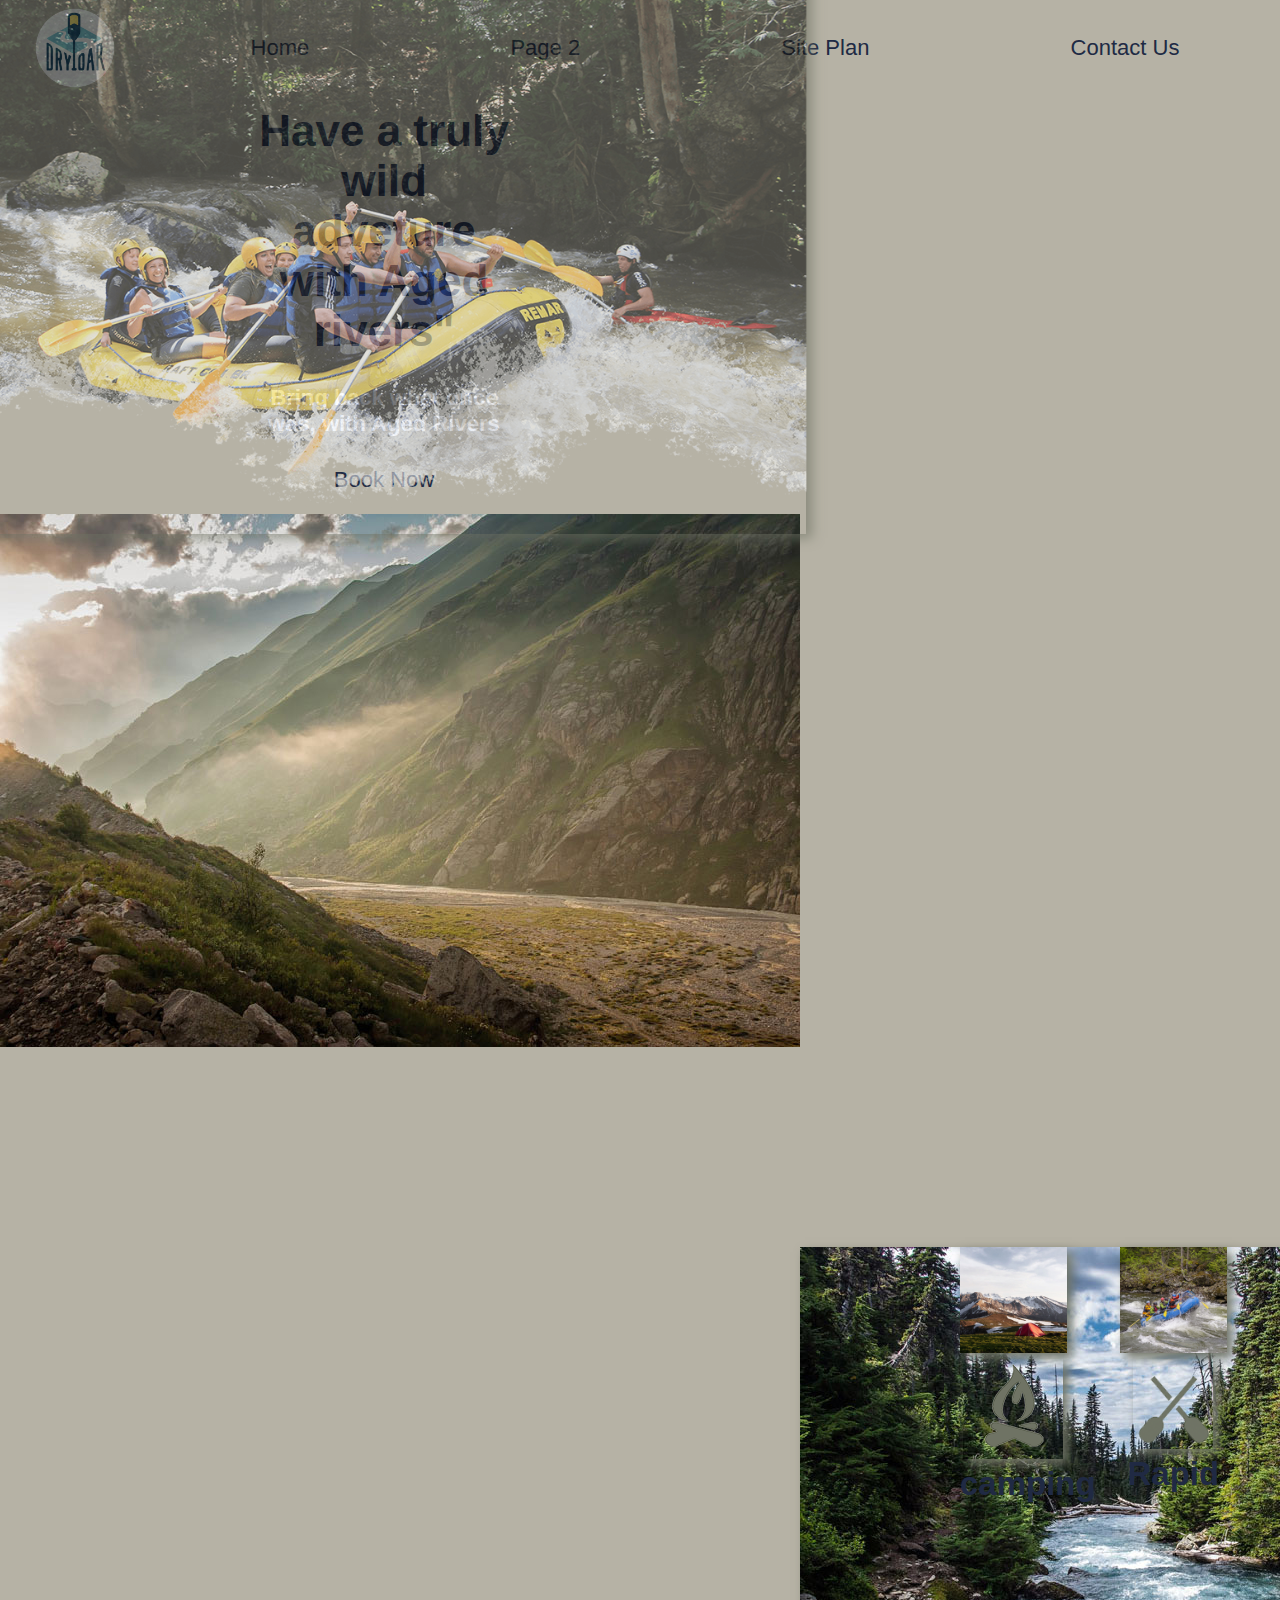
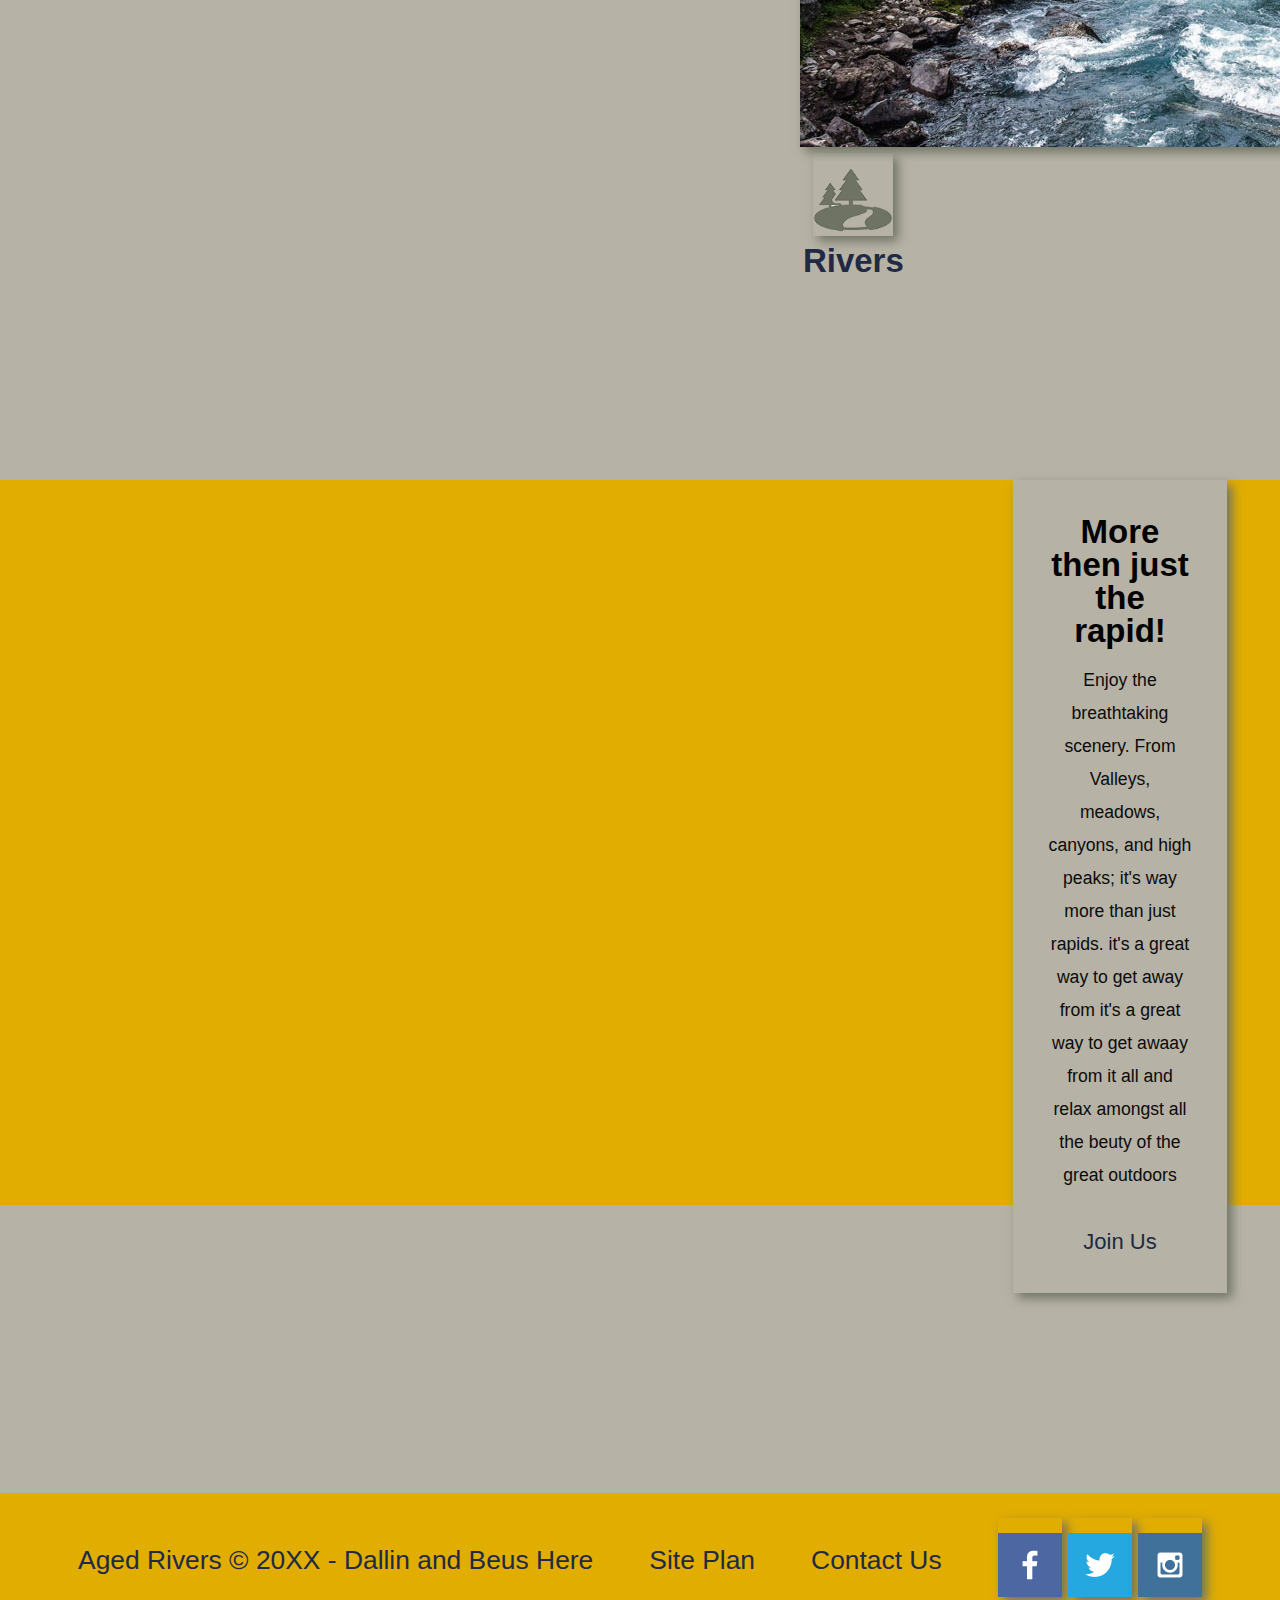
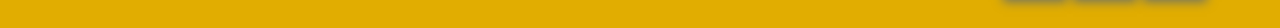
==== wrr/index.html @ 4500bb38 "push" ====
<!DOCTYPE html>
<html lang="en">
<head>
    <meta charset="UTF-8">
    <meta http-equiv="X-UA-Compatible" content="IE=edge">
    <meta name="viewport" content="width=device-width, initial-scale=1.0">
    <link rel="stylesheet" href="styles/styles.css">
    <title>Whitewater Rafting Vacations | Aged Rivers Boating Adventure | Home</title>
</head>
<body>
    <header>
    <a id="logo_link" href="index.html">
        <img class="logo" src="images/logo.png" alt="Aged Rivers">
     </a>
     <nav>
         <a href="index.html">Home</a>
         <a href="#">Page 2</a>
         <a href="site-plan-rafting.html">Site Plan</a>
         <a href="contactus.html">Contact Us</a>
     </nav>
 </header>
 </html>
 <div id="hero">
     <div id="hero-box">
         <img id="hero-img" src="images/hero.png" alt="People enjoying white water rafting">
     </div>
    <section id="hero-msg">
        <h1 class="home-title">Have a truly wild adveture with Aged rivers"</h1>
        <h4>Bring back what once was, with Aged Rivers</h4>
        <div class="button-box">
            <a class="book" href="rates.html">Book Now</a>
        <dive/>
    </section>
</div>
</body>
<main class="home-grid">
    <section class="rivers-card">
        <img clas="card-img" src="/wrr/images/rivers.jpg" alt="river in forest">
        <img class="icon" src="/wrr/images/river_icon.png" alt="river icon">
        <h2>Rivers</h2>
    </section>
    <section class="camping-card">
        <img class="card-img" src="/wrr/images/camping.jpg" alt="tent in moutains">
        <img calss="icon" src="/wrr/images/fire_icon.png" alt="fire_icon">
        <h2>camping</h2>
    </section>
    <section class="rapids-card">
        <img class="card-img" src="/wrr/images/rapids.jpg" alt="rafting boat">
        <img class="icon" src="/wrr/images/oars.png" alt="oars icon">
        <h2>Rapid</h2>
    </section>
    <div id="background"></div> 
    <img class="mountains" src="/wrr/images/mountains.jpg" alt="Misty mountains">
    <section class="msg">
        <h2>More then just the rapid!</h2>
        <p>Enjoy the breathtaking scenery. 
            From Valleys, meadows, canyons, and high peaks; it's way more than just rapids. 
            it's a great way to get away from it's a great way to get awaay from it all and 
            relax amongst all the beuty of the great outdoors</p>
        <a class="join" href="rivers.html">Join Us</a>
    </section>
</main>
</main>
<footer>
    <p>Aged Rivers &copy; 20XX - Dallin and Beus Here</p>
    <p><a href="site-plan-rafting.html">Site Plan</a></p>
    <p><a href="contactus.html">Contact Us</a></p>
    <div class="social">
        <a href="https://facebook.com">
            <img src="images/facebook.png" alt="fb icon">
        </a>
        <a href="https://twitter.com">
            <img src="images/twitter.png" alt="twitter icon">
        </a>
        <a href="https://instagram.com">
            <img src="images/instagram.png" alt="instagram icon">
        </a>
    </div>
</footer>
---- wrr/styles/styles.css ----
#container {
        max-width: 1600px;
        margin: 0 auto;
    }
    nav a {
        text-align: center;
        color: #202A44;
        text-decoration: none;
        padding: 35px;
    }

    nav a:hover {
        background-color:#b6b2a5; 
        color: #202A44;
    }
    nav{
        display: flex;
        justify-content: space-around;
    }

    #hero-msg {
        text-align: center;
        grid-column: 2/3;
        grid-row: 1/2;
        margin-top: 100px;
        z-index: -1;
    }


    #hero-msg h4 {
        text-align: center;
        color: white;
    }

    #hero-img{
        width:100%;
        transition: width 2s, height 4s;
        transition: transform .5s;
        box-shadow: 5px 5px 10px #6f7364;
        
       }
    #hero-img:hover {
        opacity: .6;
        transform: scale(1.1);
    }
    

    #hero-box {
        grid-column: 1/4;
        grid-row: 1/3;
    }
    
    #hero {
        display: grid;
        grid-template-columns: repeat(5, 1fr);
        margin-top: -100px;
    }

    #logo_link {  
         padding-top: 5px;
         width: 80px;    
         justify-self: center;
         align-self: center;
    }
    .logo {
        width:80px;
       
    }
    .button-box {
        text-align: center;
    }

    main section {
        text-align: center;
        
    }

    #background {
        height: 725px;
        background-color: #e1ad01;
        
    }

    body {
        background-color:#b6b2a5;
        font-family: "Verdana", "Tahoma", "Arial";
        font-size: 22px;
        color: #202A44; 
        margin: 0;
        padding: 0;
    }

    header {
        display: grid;
        grid-template-columns: 150px auto;
        background-color:#b6b2a5;
        color: #202A44;

    }

   
    .book, .join  {
        background-color:#b6b2a5;
        color: #202A44;
        text-decoration: none;
        padding: 15px 30px;
        margin-top: 50px;
        border-radius: 5px;
    }

    .book:hover, .join:hover {
        background-color:#b6b2a5;
        color: #202A44;
        text-decoration: underline;
        font-size: 18px
    }

    .home-grid {
        display: grid;
        grid-template-columns: repeat(10, 1fr);
    }

    .rivers-card, .camping-card, .rapids-card {

        margin: 200px 0;
       
 
    }

    .rivers-card {
        grid-column: 2/4;
        grid-row: 2/3;
        
    }

    .camping-card {
        grid-column: 5/7;
        grid-row: 2/3;
    }

    .rapids-card {
        grid-column: 8/10;
        grid-row: 2/3;
    }

    #background { 
        grid-column: 1/11;
        grid-row: 4/9;
    }

    .moutains {
        grid-column: 2/7;
        grid-row: 5/8;
        box-shadow: 5px 5px 10px #6f7364;
    }

    .card-img, .moutains {
        width: 100%;
       
    }

    .card-img {
        border: 3px solid #e1ad01 solid;
        width:100%;
        transition: transform .5s;
        box-shadow: 5px 5px 10px #6f7364;


    }
    .card-img:hover {
        opacity: .6;
        transform: scale(1.1);
    }





    main section img {
        box-sizing: border-box;
        transition: transform .5s;
        box-shadow: 5px 5px 10px #6f7364;
    }

    main section img:hover {
        opacity: .6;
    transform: scale(1.1);
    }

    #background {
        background-color: #e1ad01;
        color: #202A44;
    }


    footer{
        background-color: #e1ad01;
        color: #202A44;
        padding: 25px 50px;
        margin-top: 200px;
        display: flex;
        justify-content: space-around;
        align-items: center;
    }

    footer a {
        color: #202A44;
        text-decoration: none;
    }

    footer p {
        font-size: 1.2em;
    }    

    footer p a:hover {
        text-decoration: underline;
    }   
    
    footer a:hover {
        background-color:#b6b2a5;
        color: #202A44;
    }

    footer .social img {
        padding-top: 15px;
        transition: transform .5s;
        box-shadow: 5px 5px 10px #6f7364;
    }

    footer .social img:hover {
        transition: transform .5s;
        box-shadow: 5px 5px 10px #6f7364;
    }

    footer .social img:hover {
        opacity: .6;
        transform: scale(1.1);
    }


    .icon {
        width: 80px;
        padding-top: 10px;
    }



    .msg {
        background-color:#b6b2a5;
        color: #202A44;
        line-height: 1.5em;
        padding: 35px;
        grid-column: 6/10;
        grid-row: 6/7;
        box-shadow: 5px 5px 10px #6f7364;
    }


    .msg p {
        font-size: .8em;
        color: #0b0b0b;
        padding-bottom: 15px;
    }

    .msg h2 {
        color: #020202;
        
    }

    h4 {
        background-color:#b6b2a5;
        color: #202A44;

    }

    h2 {
        margin: 0;
    }

    

    .home-title {
        font-family: "Verdana", "Tahoma", "Arial"; 
        font-size: 2em;
        color: #202A44;
        margin-top: 10px;
    }




 @media screen and (max-width: 900px) {
        #hero, .home-grid {
            display: block;
            height: auto;
        }
        nav, footer {
            flex-direction: column;
        }
        nav a {
            display: block;
            padding: 15px;
        }
        #hero {
            margin-top: 0;
        }
        #hero-msg {
            margin-top: 0;
        }
        #hero-msg h4 {
            display: none;
        }
        .home-title {
            font-size: 25px;
            color: #6f7364;
        }
        .rivers-card, .camping-card, .rapids-card { 
            margin: 50px auto;
            width: 60%;
        }
        #background {
            display: none;
        }
        .mountains, .msg {
            width: 80%;
            display: block;
            margin: 0 auto;
        }
        footer {
            margin-top: 25px;
        }
}
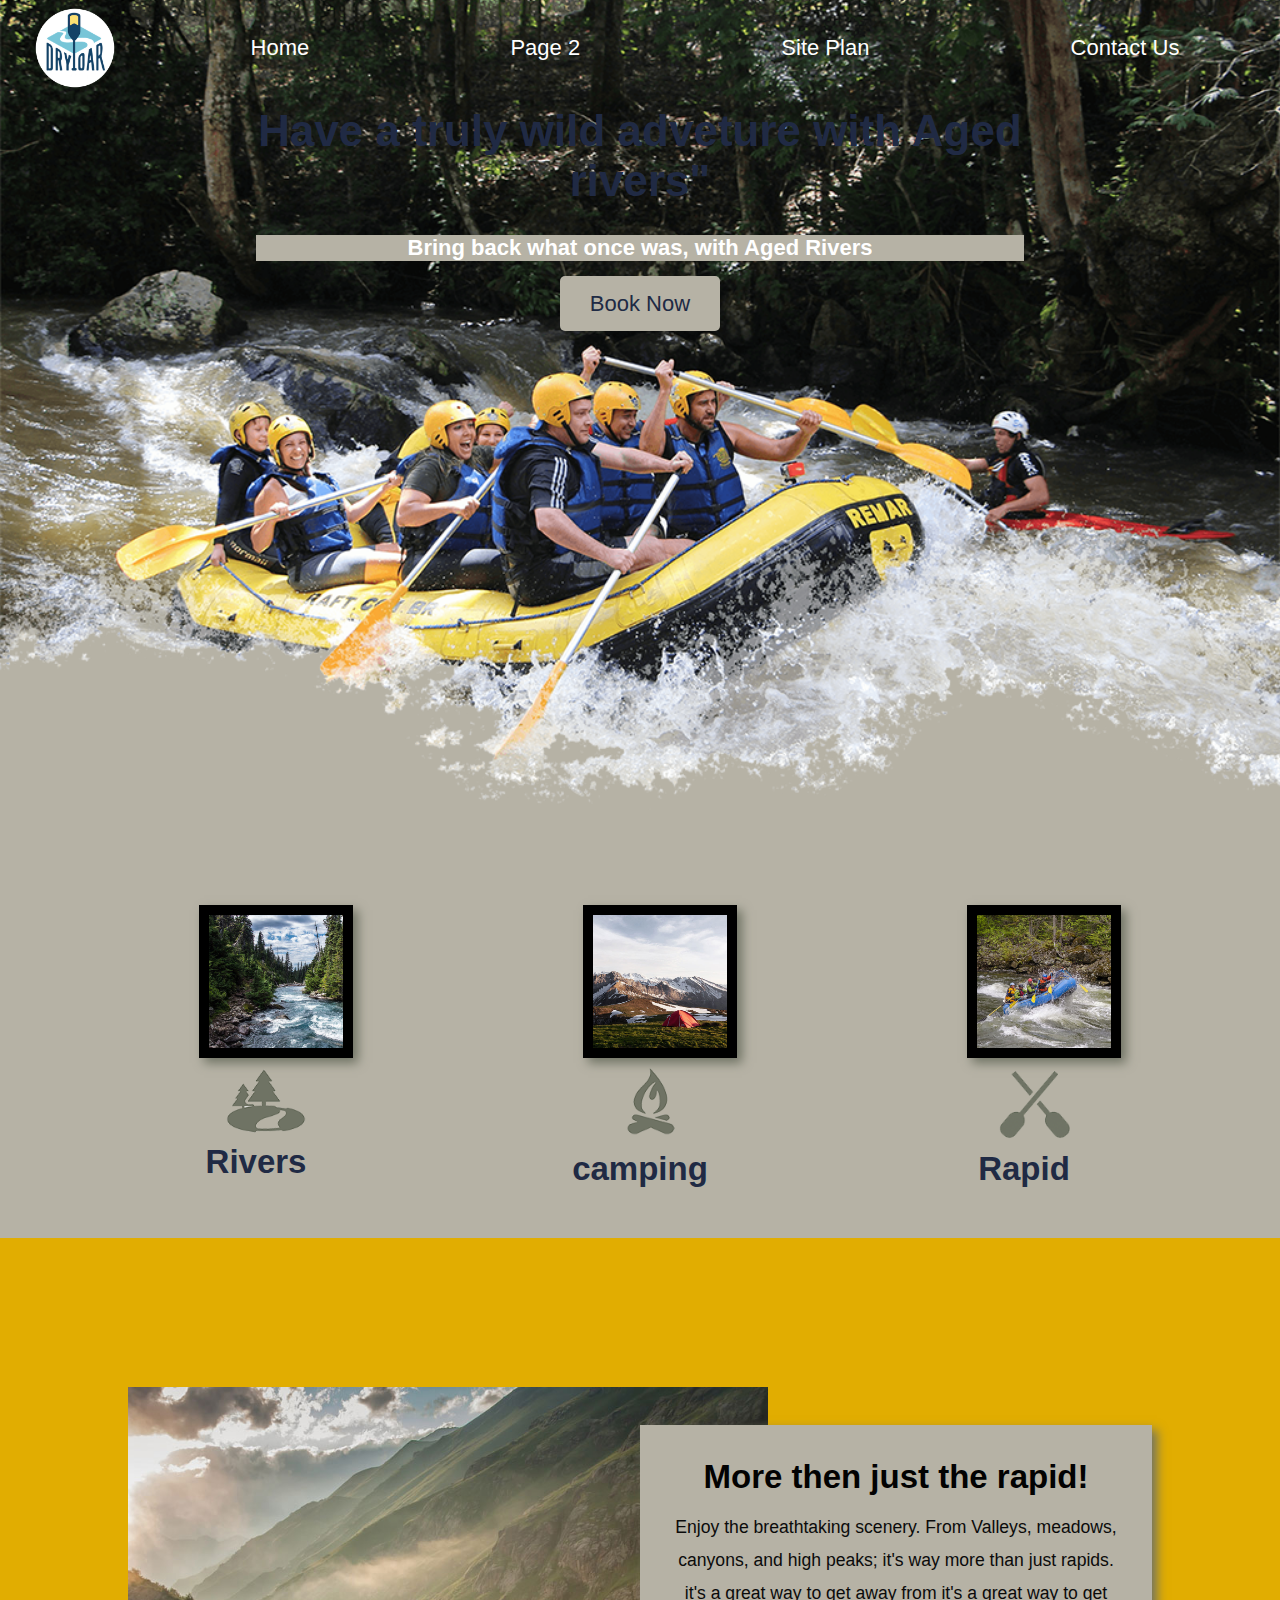
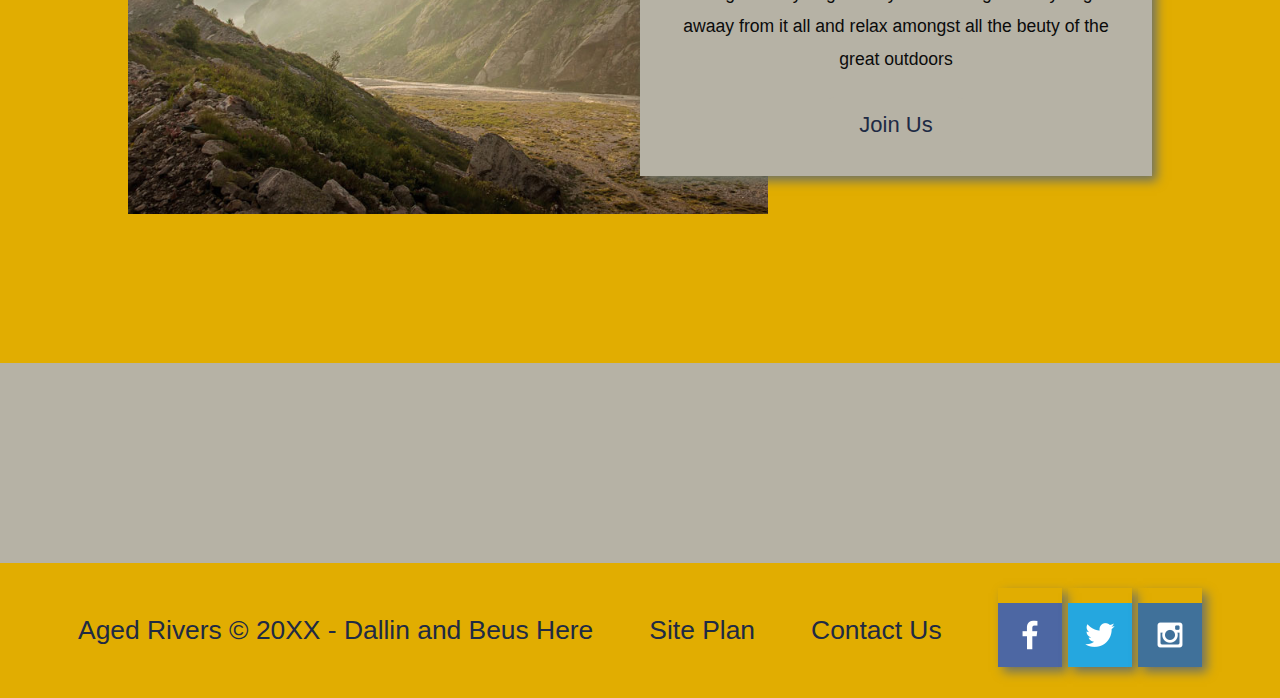
==== commit 9f83b2b1: "week7" ====
--- a/wrr/index.html
+++ b/wrr/index.html
@@ -1,80 +1,87 @@
 <!DOCTYPE html>
 <html lang="en">
-<head>
-    <meta charset="UTF-8">
-    <meta http-equiv="X-UA-Compatible" content="IE=edge">
-    <meta name="viewport" content="width=device-width, initial-scale=1.0">
-    <link rel="stylesheet" href="styles/styles.css">
-    <title>Whitewater Rafting Vacations | Aged Rivers Boating Adventure | Home</title>
-</head>
-<body>
-    <header>
-    <a id="logo_link" href="index.html">
-        <img class="logo" src="images/logo.png" alt="Aged Rivers">
-     </a>
-     <nav>
-         <a href="index.html">Home</a>
-         <a href="#">Page 2</a>
-         <a href="site-plan-rafting.html">Site Plan</a>
-         <a href="contactus.html">Contact Us</a>
-     </nav>
- </header>
- </html>
- <div id="hero">
-     <div id="hero-box">
-         <img id="hero-img" src="images/hero.png" alt="People enjoying white water rafting">
-     </div>
-    <section id="hero-msg">
-        <h1 class="home-title">Have a truly wild adveture with Aged rivers"</h1>
-        <h4>Bring back what once was, with Aged Rivers</h4>
-        <div class="button-box">
-            <a class="book" href="rates.html">Book Now</a>
-        <dive/>
-    </section>
-</div>
-</body>
-<main class="home-grid">
-    <section class="rivers-card">
-        <img clas="card-img" src="/wrr/images/rivers.jpg" alt="river in forest">
-        <img class="icon" src="/wrr/images/river_icon.png" alt="river icon">
-        <h2>Rivers</h2>
-    </section>
-    <section class="camping-card">
-        <img class="card-img" src="/wrr/images/camping.jpg" alt="tent in moutains">
-        <img calss="icon" src="/wrr/images/fire_icon.png" alt="fire_icon">
-        <h2>camping</h2>
-    </section>
-    <section class="rapids-card">
-        <img class="card-img" src="/wrr/images/rapids.jpg" alt="rafting boat">
-        <img class="icon" src="/wrr/images/oars.png" alt="oars icon">
-        <h2>Rapid</h2>
-    </section>
-    <div id="background"></div> 
-    <img class="mountains" src="/wrr/images/mountains.jpg" alt="Misty mountains">
-    <section class="msg">
-        <h2>More then just the rapid!</h2>
-        <p>Enjoy the breathtaking scenery. 
-            From Valleys, meadows, canyons, and high peaks; it's way more than just rapids. 
-            it's a great way to get away from it's a great way to get awaay from it all and 
-            relax amongst all the beuty of the great outdoors</p>
-        <a class="join" href="rivers.html">Join Us</a>
-    </section>
-</main>
-</main>
-<footer>
-    <p>Aged Rivers &copy; 20XX - Dallin and Beus Here</p>
-    <p><a href="site-plan-rafting.html">Site Plan</a></p>
-    <p><a href="contactus.html">Contact Us</a></p>
-    <div class="social">
-        <a href="https://facebook.com">
-            <img src="images/facebook.png" alt="fb icon">
-        </a>
-        <a href="https://twitter.com">
-            <img src="images/twitter.png" alt="twitter icon">
-        </a>
-        <a href="https://instagram.com">
-            <img src="images/instagram.png" alt="instagram icon">
-        </a>
-    </div>
-</footer>
+    <head>
+        <meta charset="UTF-8">
+        <meta http-equiv="X-UA-Compatible" content="IE=edge">
+        <meta name="viewport" content="width=device-width, initial-scale=1.0">
+        <link rel="stylesheet" href="styles/styles.css">
+        <title>Whitewater Rafting Vacations | Aged Rivers Boating Adventure | Home</title>
+    </head>
+    <body>
+        <div id="contain">
+            <header>
+                <a id="logo_link" href="index.html">
+                    <img class="logo" src="images/logo.png" alt="Aged Rivers">
+                </a>
+                <nav>
+                    <a href="index.html">Home</a>
+                    <a href="#">Page 2</a>
+                    <a href="site-plan-rafting.html">Site Plan</a>
+                    <a href="contactus.html">Contact Us</a>
+                </nav>
+            </header>
+            <div id="hero">
+                <div id="hero-box">
+                    <img id="hero-img" src="images/hero.png" alt="People enjoying white water rafting">
+                </div>
+                <section id="hero-msg">
+                    <h1 class="home-title">Have a truly wild adveture with Aged rivers"</h1>
+                    <h4>Bring back what once was, with Aged Rivers</h4>
+                    <div class="button-box">
+                        <a class="book" href="rates.html">Book Now</a>
+                    </div>
+                </section>
+            </div>
 
+            <main class="home-grid">
+                <section class="rivers-card">   
+                    <img class="card-img" src="/wrr/images/rivers.jpg" alt="river in forest">
+                    <img class="icon" src="/wrr/images/river_icon.png" alt="river icon">
+                    <h2>Rivers</h2>
+                </section>
+                <section class="camping-card">
+                    <img class="card-img" src="/wrr/images/camping.jpg" alt="tent in moutains">
+                    <img class="icon" src="/wrr/images/fire_icon.png" alt="fire_icon">
+                    <h2>camping</h2>
+                </section>
+                <section class="rapids-card">
+                    <img class="card-img" src="/wrr/images/rapids.jpg" alt="rafting boat">
+                    <img class="icon" src="/wrr/images/oars.png" alt="oars icon">
+                    <h2>Rapid</h2>
+                </section>
+                <div id="background"></div> 
+                <img class="mountains" src="/wrr/images/mountains.jpg" alt="Misty mountains">
+                <section class="msg">
+                    <h2>More then just the rapid!</h2>
+                    <p>Enjoy the breathtaking scenery. 
+                        From Valleys, meadows, canyons, and high peaks; it's way more than just rapids. 
+                        it's a great way to get away from it's a great way to get awaay from it all and 
+                        relax amongst all the beuty of the great outdoors</p>
+                    <a class="join" href="rivers.html">Join Us</a>
+                </section>
+            </main>
+            <footer>
+                <p>Aged Rivers &copy; 20XX - Dallin and Beus Here</p>
+                <p><a href="site-plan-rafting.html">Site Plan</a></p>
+                <p><a href="contactus.html">Contact Us</a></p>
+                <div class="social">
+                    <a href="https://facebook.com">
+                        <img src="images/facebook.png" alt="fb icon">
+                    </a>
+                    <a href="https://twitter.com">
+                        <img src="images/twitter.png" alt="twitter icon">
+                    </a>
+                    <a href="https://instagram.com">
+                        <img src="images/instagram.png" alt="instagram icon">
+                    </a>
+                </div>
+            </footer>
+        </div>
+
+    </body>
+
+</html>
+
+
+
+
--- a/wrr/styles/styles.css
+++ b/wrr/styles/styles.css
@@ -1,13 +1,14 @@
 
-    #container {
+    #contain {
         max-width: 1600px;
         margin: 0 auto;
     }
     nav a {
         text-align: center;
-        color: #202A44;
+        color: white;
         text-decoration: none;
         padding: 35px;
+        z-index: 1;
     }
 
     nav a:hover {
@@ -24,7 +25,6 @@
         grid-column: 2/3;
         grid-row: 1/2;
         margin-top: 100px;
-        z-index: -1;
     }
 
 
@@ -35,15 +35,8 @@
 
     #hero-img{
         width:100%;
-        transition: width 2s, height 4s;
-        transition: transform .5s;
-        box-shadow: 5px 5px 10px #6f7364;
-        
-       }
-    #hero-img:hover {
-        opacity: .6;
-        transform: scale(1.1);
-    }
+    }
+
     
 
     #hero-box {
@@ -53,7 +46,7 @@
     
     #hero {
         display: grid;
-        grid-template-columns: repeat(5, 1fr);
+        grid-template-columns: 1fr 3fr 1fr;
         margin-top: -100px;
     }
 
@@ -62,6 +55,7 @@
          width: 80px;    
          justify-self: center;
          align-self: center;
+         z-index: 1;
     }
     .logo {
         width:80px;
@@ -124,6 +118,8 @@
     .rivers-card, .camping-card, .rapids-card {
 
         margin: 200px 0;
+        margin: 50px auto;
+        width: 60%;
        
  
     }
@@ -149,10 +145,10 @@
         grid-row: 4/9;
     }
 
-    .moutains {
+    .mountains {
+        width: 100%;
         grid-column: 2/7;
         grid-row: 5/8;
-        box-shadow: 5px 5px 10px #6f7364;
     }
 
     .card-img, .moutains {
@@ -161,8 +157,7 @@
     }
 
     .card-img {
-        border: 3px solid #e1ad01 solid;
-        width:100%;
+        border: solid black 10px;
         transition: transform .5s;
         box-shadow: 5px 5px 10px #6f7364;
 
@@ -179,18 +174,13 @@
 
     main section img {
         box-sizing: border-box;
-        transition: transform .5s;
-        box-shadow: 5px 5px 10px #6f7364;
-    }
-
-    main section img:hover {
-        opacity: .6;
-    transform: scale(1.1);
-    }
+        margin-left: 20px;
+    }
+
 
     #background {
         background-color: #e1ad01;
-        color: #202A44;
+        height: 725px;
     }
 
 
@@ -241,7 +231,6 @@
 
     .icon {
         width: 80px;
-        padding-top: 10px;
     }
 
 
@@ -288,8 +277,6 @@
     }
 
 
-
-
  @media screen and (max-width: 900px) {
         #hero, .home-grid {
             display: block;
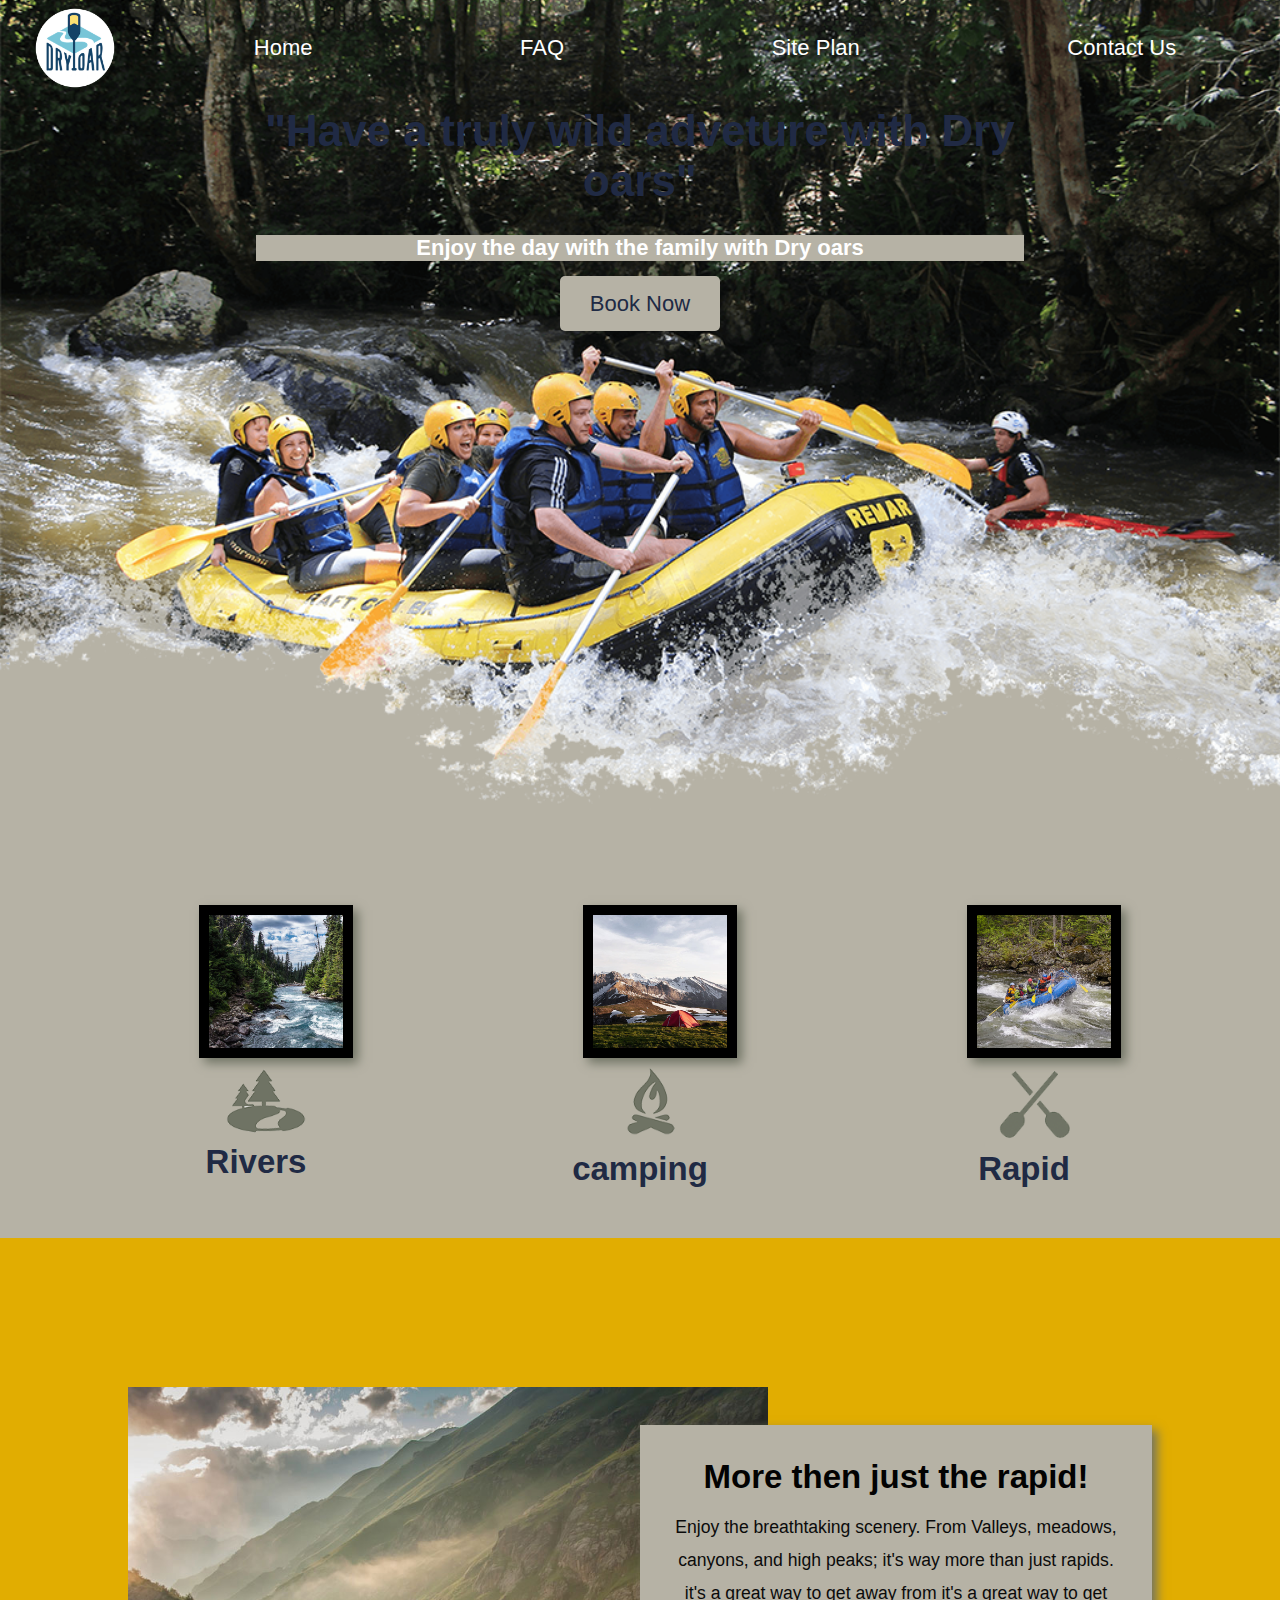
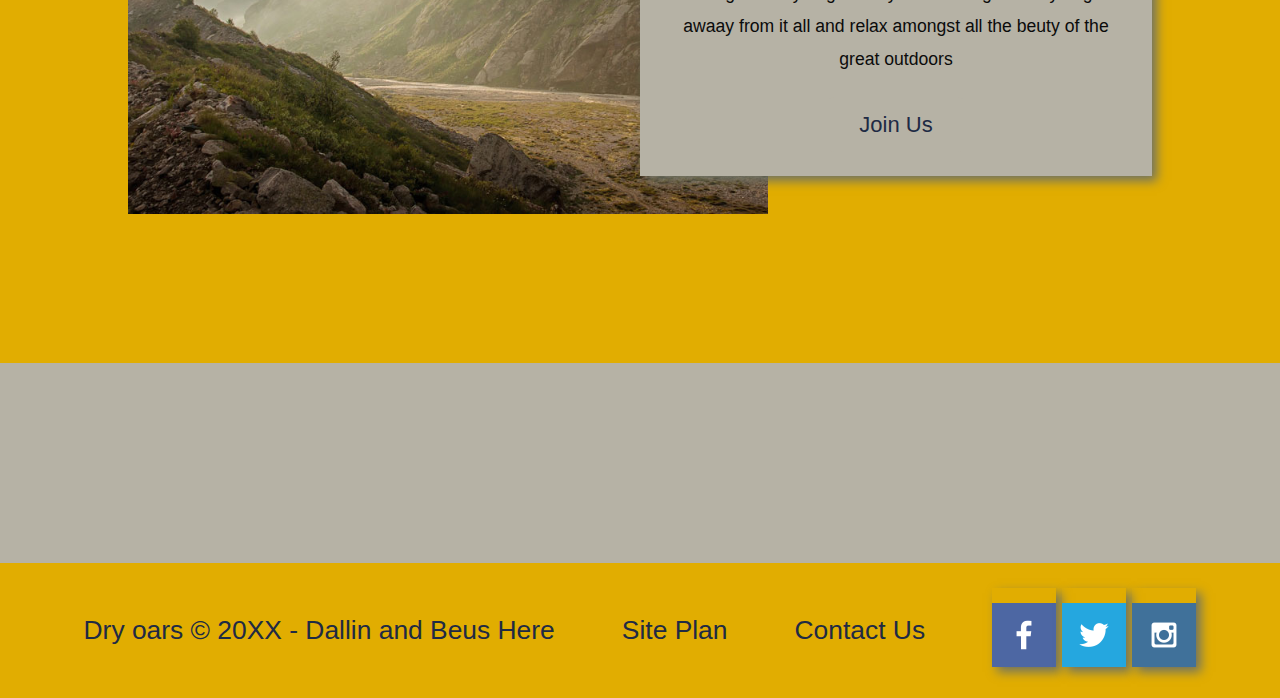
==== commit bc72addd: "push" ====
--- a/wrr/index.html
+++ b/wrr/index.html
@@ -5,7 +5,7 @@
         <meta http-equiv="X-UA-Compatible" content="IE=edge">
         <meta name="viewport" content="width=device-width, initial-scale=1.0">
         <link rel="stylesheet" href="styles/styles.css">
-        <title>Whitewater Rafting Vacations | Aged Rivers Boating Adventure | Home</title>
+        <title>Whitewater Rafting Vacations | Dry Oars Boating Adventure | Home</title>
     </head>
     <body>
         <div id="contain">
@@ -15,7 +15,7 @@
                 </a>
                 <nav>
                     <a href="index.html">Home</a>
-                    <a href="#">Page 2</a>
+                    <a href="#">FAQ</a>
                     <a href="site-plan-rafting.html">Site Plan</a>
                     <a href="contactus.html">Contact Us</a>
                 </nav>
@@ -25,8 +25,8 @@
                     <img id="hero-img" src="images/hero.png" alt="People enjoying white water rafting">
                 </div>
                 <section id="hero-msg">
-                    <h1 class="home-title">Have a truly wild adveture with Aged rivers"</h1>
-                    <h4>Bring back what once was, with Aged Rivers</h4>
+                    <h1 class="home-title">"Have a truly wild adveture with Dry oars"</h1>
+                    <h4>Enjoy the day with the family with Dry oars</h4>
                     <div class="button-box">
                         <a class="book" href="rates.html">Book Now</a>
                     </div>
@@ -61,7 +61,7 @@
                 </section>
             </main>
             <footer>
-                <p>Aged Rivers &copy; 20XX - Dallin and Beus Here</p>
+                <p>Dry oars &copy; 20XX - Dallin and Beus Here</p>
                 <p><a href="site-plan-rafting.html">Site Plan</a></p>
                 <p><a href="contactus.html">Contact Us</a></p>
                 <div class="social">
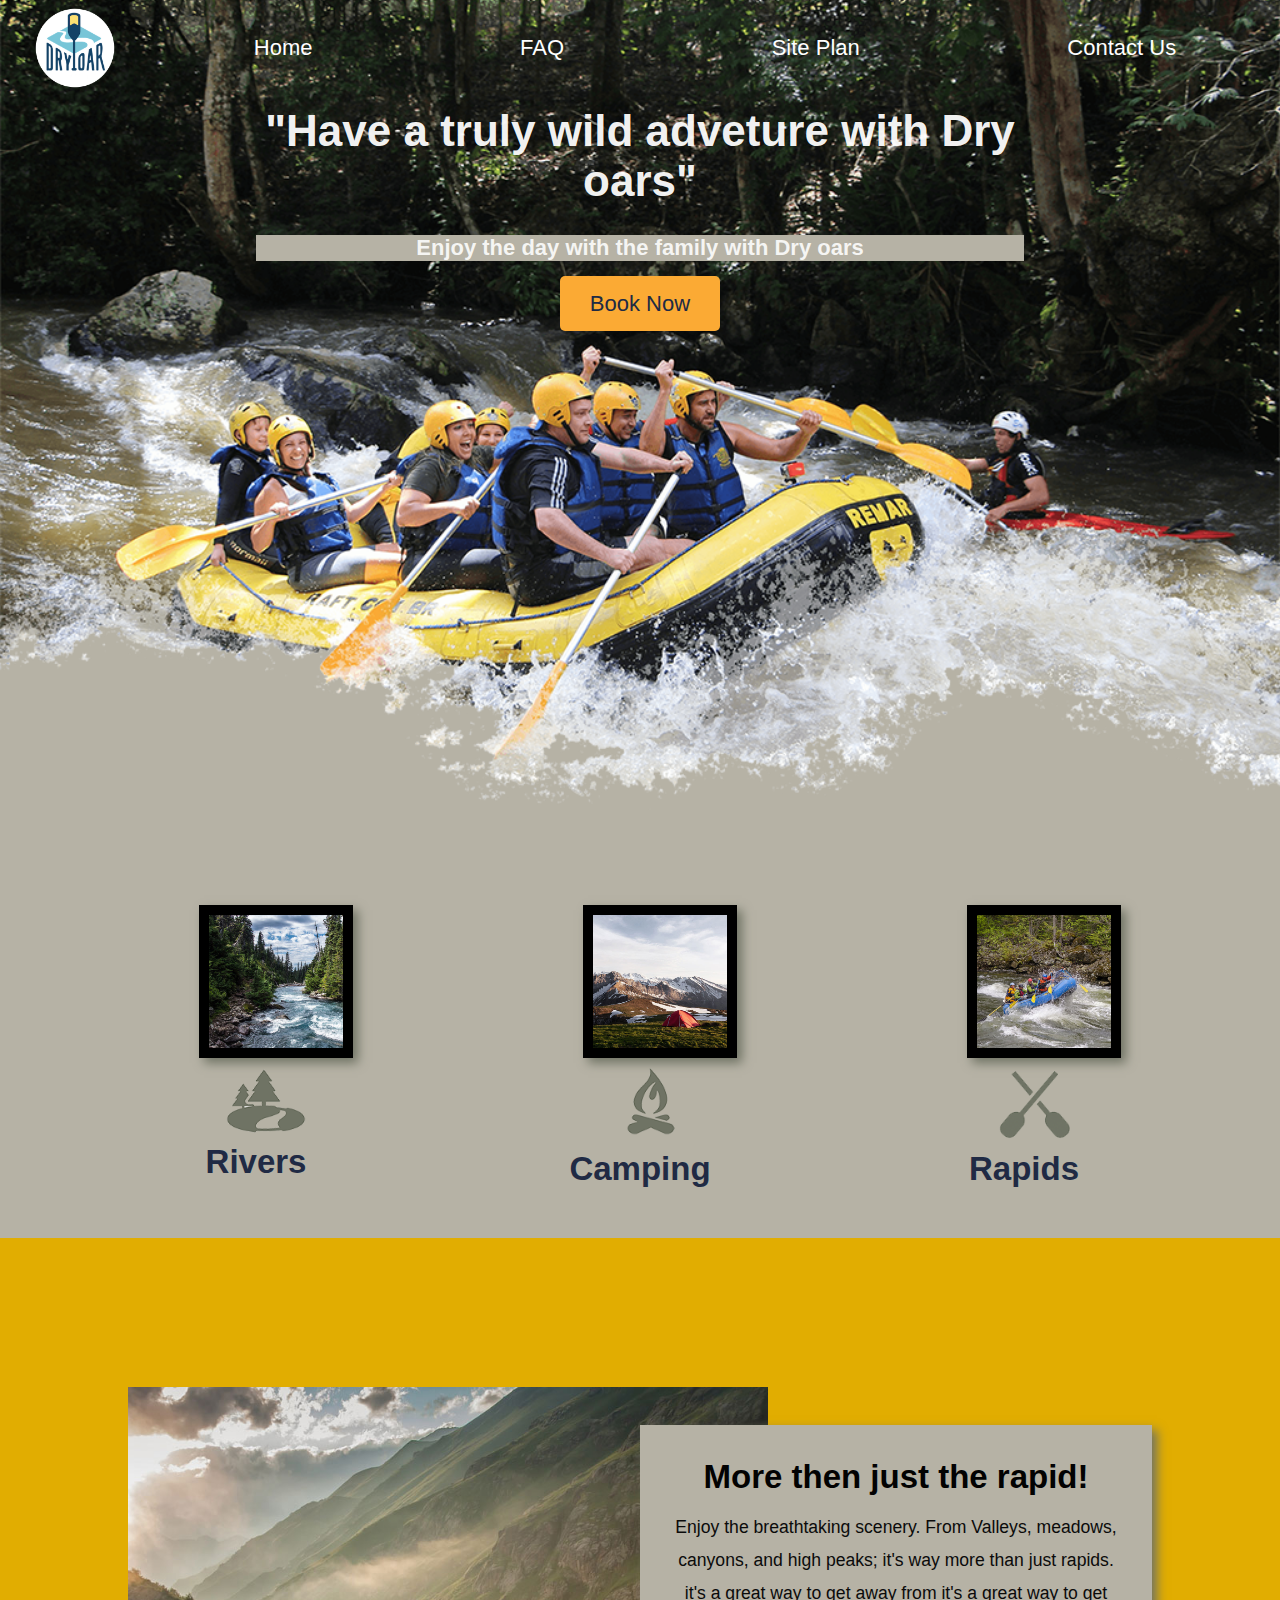
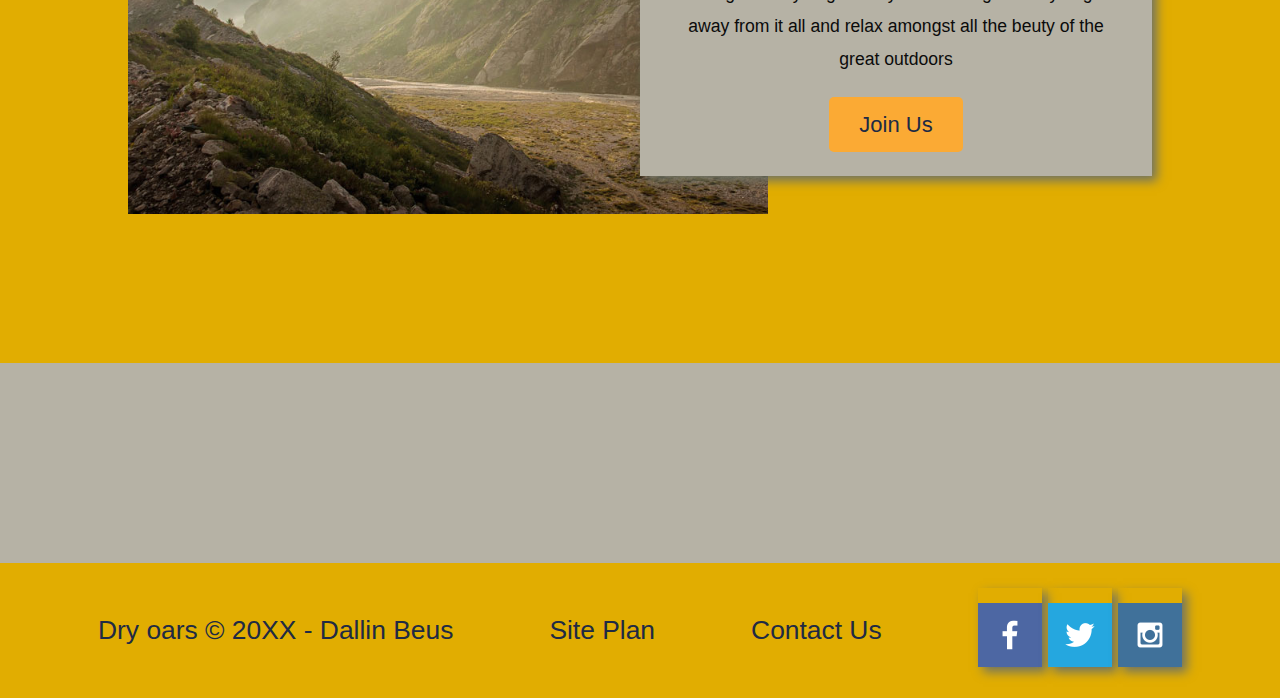
==== commit 65febe75: "push" ====
--- a/wrr/index.html
+++ b/wrr/index.html
@@ -11,7 +11,7 @@
         <div id="contain">
             <header>
                 <a id="logo_link" href="index.html">
-                    <img class="logo" src="images/logo.png" alt="Aged Rivers">
+                    <img class="logo" src="images/logo.png" alt="Dry Oars">
                 </a>
                 <nav>
                     <a href="index.html">Home</a>
@@ -42,12 +42,12 @@
                 <section class="camping-card">
                     <img class="card-img" src="/wrr/images/camping.jpg" alt="tent in moutains">
                     <img class="icon" src="/wrr/images/fire_icon.png" alt="fire_icon">
-                    <h2>camping</h2>
+                    <h2>Camping</h2>
                 </section>
                 <section class="rapids-card">
                     <img class="card-img" src="/wrr/images/rapids.jpg" alt="rafting boat">
                     <img class="icon" src="/wrr/images/oars.png" alt="oars icon">
-                    <h2>Rapid</h2>
+                    <h2>Rapids</h2>
                 </section>
                 <div id="background"></div> 
                 <img class="mountains" src="/wrr/images/mountains.jpg" alt="Misty mountains">
@@ -55,13 +55,13 @@
                     <h2>More then just the rapid!</h2>
                     <p>Enjoy the breathtaking scenery. 
                         From Valleys, meadows, canyons, and high peaks; it's way more than just rapids. 
-                        it's a great way to get away from it's a great way to get awaay from it all and 
+                        it's a great way to get away from it's a great way to get away from it all and 
                         relax amongst all the beuty of the great outdoors</p>
                     <a class="join" href="rivers.html">Join Us</a>
                 </section>
             </main>
             <footer>
-                <p>Dry oars &copy; 20XX - Dallin and Beus Here</p>
+                <p>Dry oars &copy; 20XX - Dallin Beus</p>
                 <p><a href="site-plan-rafting.html">Site Plan</a></p>
                 <p><a href="contactus.html">Contact Us</a></p>
                 <div class="social">
--- a/wrr/styles/styles.css
+++ b/wrr/styles/styles.css
@@ -30,7 +30,11 @@
 
     #hero-msg h4 {
         text-align: center;
-        color: white;
+        color: rgba(255, 255, 255, 0.874);
+    }
+
+    #hero-msg h1 {
+        color: rgba(255, 255, 255, 0.961); 
     }
 
     #hero-img{
@@ -95,7 +99,7 @@
 
    
     .book, .join  {
-        background-color:#b6b2a5;
+        background-color: #fbaa34;
         color: #202A44;
         text-decoration: none;
         padding: 15px 30px;
@@ -276,6 +280,8 @@
         margin-top: 10px;
     }
 
+    /*For FAQ page */
+
 
  @media screen and (max-width: 900px) {
         #hero, .home-grid {
